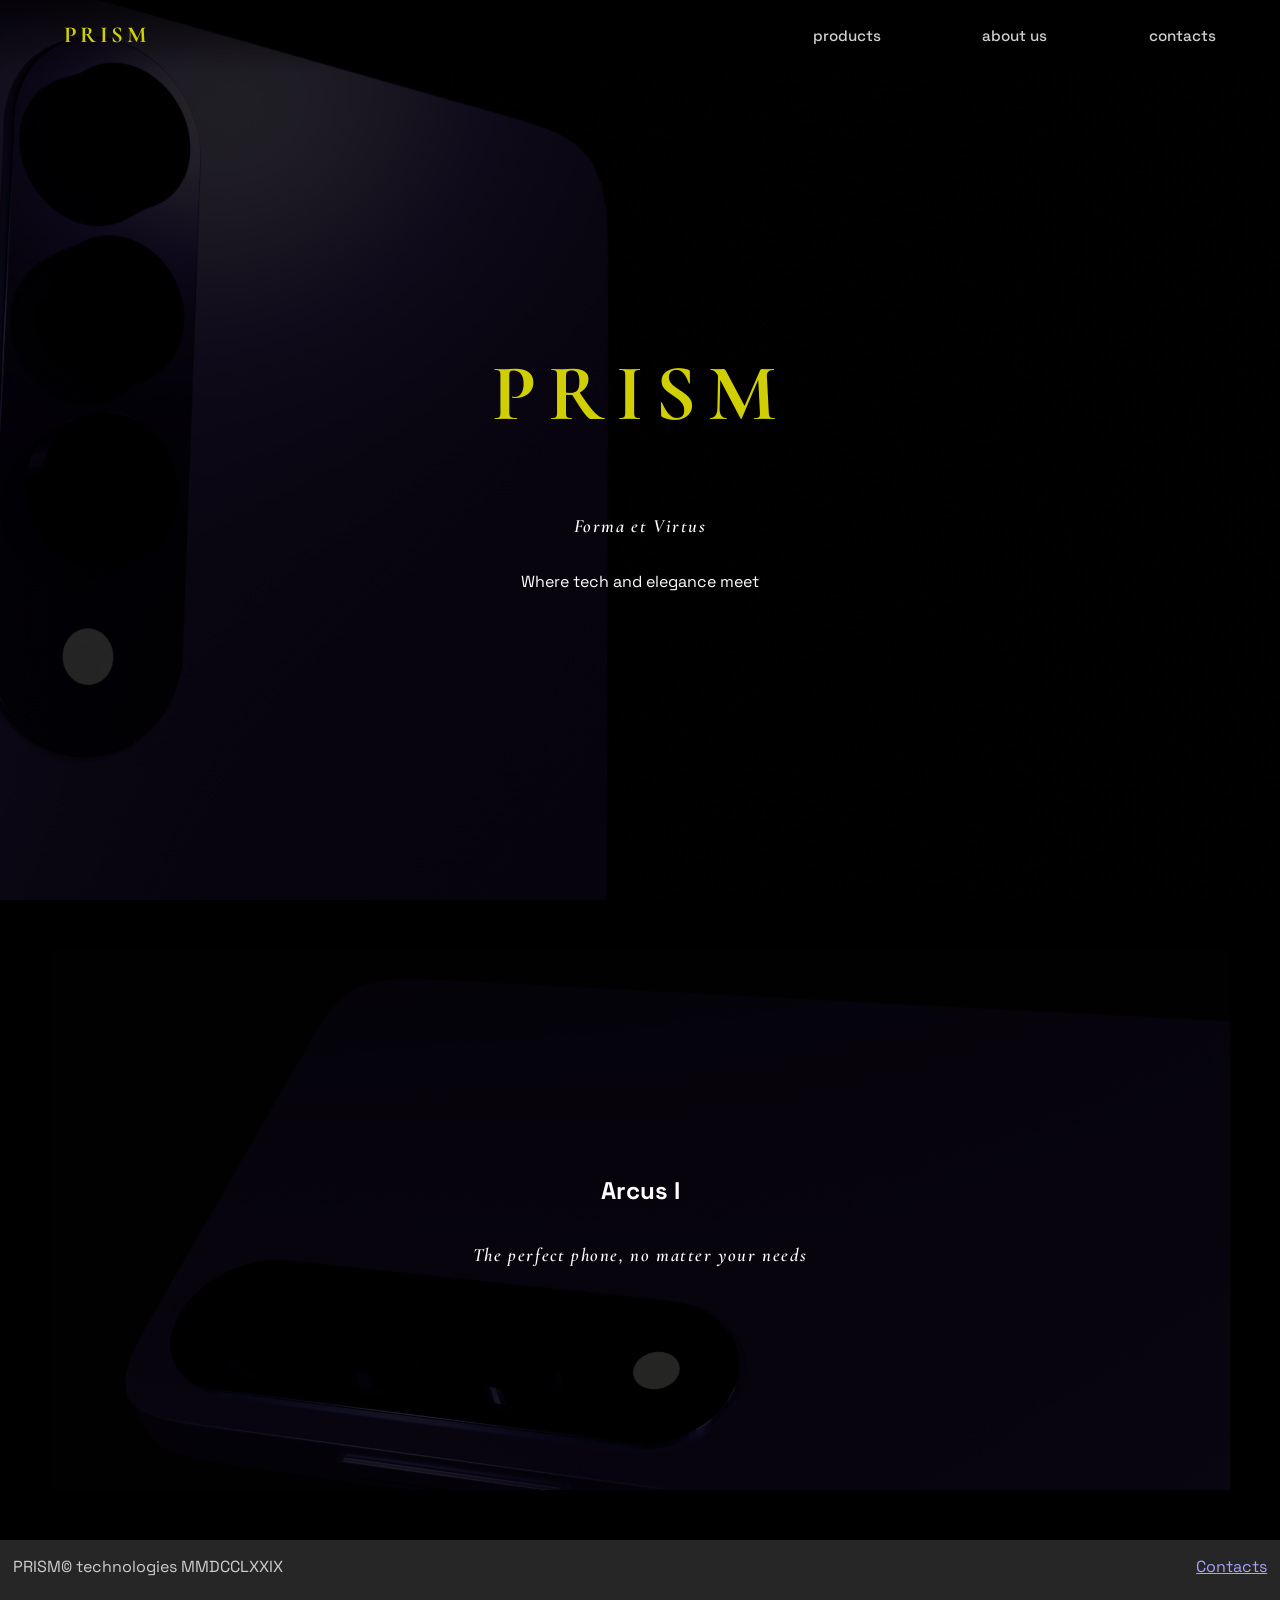
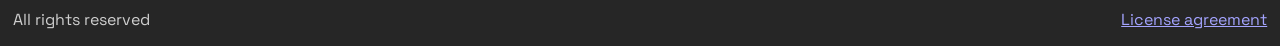
==== index.html @ b8bcace4 "files" ====
<!DOCTYPE html>
<html lang="">
  <head>
    <meta charset="utf-8">
    <title>PRISM | Home</title>
	<link rel="preconnect" href="https://fonts.googleapis.com">
	<link rel="preconnect" href="https://fonts.gstatic.com" crossorigin>
	<link href="https://fonts.googleapis.com/css2?family=Cormorant+Garamond:ital,wght@0,500;0,700;1,400&family=Space+Grotesk:wght@400;500&family=Space+Mono&display=swap" rel="stylesheet">
	<link rel="stylesheet" href="style.css">
  </head>
  <body>
  	<nav>
  		<a href="index.html"><h1>PRISM</h1></a>
		<div>
			<a href="products/productgrid.html">products</a>
			<a href="html/about.html">about us</a>
			<a href="html/contacts.html">contacts</a>
		</div>	
	</nav>
    <header id="headerhome">
    	<h1>PRISM</h1>
		<h3>Forma et Virtus</h3>
		<p>Where tech and elegance meet</p>
    </header>
    <main>
		<section class="product" id="arcus" onclick="window.location.href='products/arcusI.html'">
			<h2>Arcus I</h2>
			<h3>The perfect phone, no matter your needs</h3>
		</section>
    </main>
    <footer>
		<div class="footer_l"> 
			<p>PRISM© technologies MMDCCLXXIX</p>
			<p>All rights reserved</p>
		</div>
		<div class="footer_r">
			<p><a href="html/contacts.html">Contacts</a></p>
			<p><a href="html/license.html">License agreement</a></p>
		</div>
    </footer>
  </body>
</html>
---- style.css ----
/* 
 _   _ _____    _    ____  _____ ____  
| | | | ____|  / \  |  _ \| ____|  _ \ 
| |_| |  _|   / _ \ | | | |  _| | |_) |
|  _  | |___ / ___ \| |_| | |___|  _ < 
|_| |_|_____/_/   \_\____/|_____|_| \_\                                 
    _    _   _ ___ __  __    _  _____ ___ ___  _   _ 
   / \  | \ | |_ _|  \/  |  / \|_   _|_ _/ _ \| \ | |
  / _ \ |  \| || || |\/| | / _ \ | |  | | | | |  \| |
 / ___ \| |\  || || |  | |/ ___ \| |  | | |_| | |\  |
/_/   \_\_| \_|___|_|  |_/_/   \_\_| |___\___/|_| \_|
*/

@keyframes fadeInBackground {
    from {
        opacity: 0;
    }
    to {
        opacity: 1;
    }
}

@keyframes fadeInUp {
    from {
        opacity: 0;
        transform: translateY(30px);
    }
    to {
        opacity: 1;
        transform: translateY(0);
    }
}

header {
    animation-name: fadeInBackground;
    animation-duration: 1.5s;
    animation-timing-function: ease-out;
    animation-fill-mode: forwards;
    opacity: 0; 
}


header h1, 
header h3, 
header p {
    animation-name: fadeInUp;
    animation-duration: 1.2s;
    animation-timing-function: ease-in-out;
    animation-fill-mode: forwards;
    opacity: 0;
}

header h1 {
    animation-delay: 0.2s;
}

header h3 {
    animation-delay: 0.5s;
}

header p {
    animation-delay: 0.8s;
}

/* 
 ____   _    ____ _____ 
|  _ \ / \  / ___| ____|
| |_) / _ \| |  _|  _|  
|  __/ ___ \ |_| | |___ 
|_| /_/   \_\____|_____|
*/
body {
    margin: 0;
    background-color: black;
    color: white;
    font-family: 'Space Grotesk', sans-serif;
}
:root {
    --prism-color: rgb(207, 207, 3);
    --prism-white: rgb(207, 207, 207); 
}

/*
 _____ _______  _______   ____ _______   ___     _____ ____  
|_   _| ____\ \/ /_   _| / ___|_   _\ \ / / |   | ____/ ___| 
  | | |  _|  \  /  | |   \___ \ | |  \ V /| |   |  _| \___ \ 
  | | | |___ /  \  | |    ___) || |   | | | |___| |___ ___) |
  |_| |_____/_/\_\ |_|   |____/ |_|   |_| |_____|_____|____/ 
    ___      ___ _____ _   _ _____ ____  
 ( _ )    / _ \_   _| | | | ____|  _ \ 
 / _ \/\ | | | || | | |_| |  _| | |_) |
| (_>  < | |_| || | |  _  | |___|  _ < 
 \___/\/  \___/ |_| |_| |_|_____|_| \_\
*/

h1 {
    font-family: 'Cormorant Garamond', serif;
    font-weight: 700;
    color:var(--prism-color);
    letter-spacing: 0.15em;
}

h3 {
    font-family: 'Cormorant Garamond', serif;
    font-weight: 600;
    font-style: italic;
    letter-spacing: 0.1rem;
    color: white;
}


a {
    text-decoration: none;
    color: var(--prism-white);
}


button {
    margin-top: 30px;
    padding: 15px 50px;
    font-family: 'Space Grotesk', sans-serif;
    font-weight: 500;
    font-size: 1.2rem;
    background-color: var(--prism-color);
    color: black;
    border: none;
    border-radius: 30px;
    cursor: pointer;
    transition: transform 0.2s ease, background-color 0.2s ease;
    box-shadow: 0px 0px 20px rgba(207, 207, 3, 0.4);
}

button:hover {
    transform: scale(1.05);
    background-color: rgb(240, 240, 10);
}


/*
 _   _    ___     ______    _    ____  
| \ | |  / \ \   / / __ )  / \  |  _ \ 
|  \| | / _ \ \ / /|  _ \ / _ \ | |_) |
| |\  |/ ___ \ V / | |_) / ___ \|  _ < 
|_| \_/_/   \_\_/  |____/_/   \_\_| \_\
*/

nav {
    position: fixed;
    top: 0;
    left: 0;
    right: 0;
    display: flex;
    flex-direction: row;
    justify-content: space-between;
    align-items: center;
    background-image: linear-gradient(to bottom, rgba(0, 0, 0, 0.733), rgba(0, 0, 0, 0));
    padding: 1vw 5vw;
    z-index: 100;
    height: 5vh;
}
nav a {
    font-family: 'Space Grotesk', sans-serif;
    font-weight: 500;
    font-size: 0.95rem;
}

nav div {
    display: flex;
    flex-direction: row;
    justify-content: space-between;
    min-width: 35%;
}

/*   
 _   _ _____    _    ____  _____ ____   __ __  
| | | | ____|  / \  |  _ \| ____|  _ \ / /_\ \ 
| |_| |  _|   / _ \ | | | |  _| | |_) | / __| |
|  _  | |___ / ___ \| |_| | |___|  _ <| \__ \ |
|_| |_|_____/_/   \_\____/|_____|_| \_\ |___/ |
                                       \_\ /_/ 
*/
header {
    display: flex;
    flex-direction: column;
    align-items: center;
    justify-content: center;
    height: 100vh;
    position: relative;
    top: 0;

    background: linear-gradient(rgba(0, 0, 0, 0.85), rgba(0, 0, 0, 0.85)), url('img/phone3.png');
    background-size: cover;
    background-position: center;
}
header h1 {
    font-size: 5em;
}
header p {
    max-width: 40vw;
    text-align: center;
}

#headercontacts {
    
    background: linear-gradient(rgba(0, 0, 0, 0.85), rgba(0, 0, 0, 0.85)), url('img/phone31.png');
    background-size: cover;
    background-position: center;
}
#headerabout {
    background: linear-gradient(rgba(0, 0, 0, 0.85), rgba(0, 0, 0, 0.85)), url('img/phone36.png');
    background-size: cover;
    background-position: center;
}

#headerproducts {
    background: linear-gradient(rgba(0, 0, 0, 0.85), rgba(0, 0, 0, 0.85)), url('img/phone33.png');
    background-size: cover;
    background-position: center;
}

#headerarcus {
    background: linear-gradient(rgba(0, 0, 0, 0.85), rgba(0, 0, 0, 0.85)), url('img/phone37.png');
    background-size: cover;
    background-position: center;
}


/*
 ____   _    ____ _____    ____ ___  _   _ _____ _____ _   _ _____ 
|  _ \ / \  / ___| ____|  / ___/ _ \| \ | |_   _| ____| \ | |_   _|
| |_) / _ \| |  _|  _|   | |  | | | |  \| | | | |  _| |  \| | | |  
|  __/ ___ \ |_| | |___  | |__| |_| | |\  | | | | |___| |\  | | |  
|_| /_/   \_\____|_____|  \____\___/|_| \_| |_| |_____|_| \_| |_|   
*/
.product {
    display: flex;
    flex-direction: column;
    justify-content: center;
    align-items: center;
    min-height: 60vh;
    cursor: pointer;
    margin: 50px;
    
    background-image: url('img/phone33.png');
    background-size: cover;
    background-position: center;
    
    background-blend-mode: multiply;
    background-color: rgba(0, 0, 0, 0.85); /* Starting dark fade */
    
    transition: transform 0.3s ease-in-out, background-color 0.3s ease-in-out;
}

.product:hover {
    transform: scale(1.05);
    
    background-color: rgba(0, 0, 0, 0.335); 
}

.license {
    margin: 5vh 0;
    text-align: center;
    padding: 0 5vw;
}
.license h3 {
    font-size: 3rem;
}
.license ul {
    line-height: 2;

}

/*
 ____  ____   ___  ____  _   _  ____ _____ ____  
|  _ \|  _ \ / _ \|  _ \| | | |/ ___|_   _/ ___| 
| |_) | |_) | | | | | | | | | | |     | | \___ \ 
|  __/|  _ <| |_| | |_| | |_| | |___  | |  ___) |
|_|   |_| \_\\___/|____/ \___/ \____| |_| |____/ 
*/



/* product grid */

.product-grid {
    display: grid;
    grid-template-columns: repeat(auto-fit, minmax(300px, 1fr));
    gap: 30px;
    padding: 5vh 5vw;
    background-color: black;
}

.product-grid .product {
    margin: 0;
    padding: 20px;
    text-align: center;
    text-shadow: 0px 2px 10px rgba(0, 0, 0, 0.9);
}

.product-price {
    font-family: 'Space Mono', monospace;
    color: var(--prism-color);
    font-size: 1.5rem;
    margin-top: 15px;
    letter-spacing: 0.05em;
}
 
/* product content */

.showcase-section {
    padding: 15vh 8vw;
    background-color: black;
    display: flex;
    flex-direction: column;
    justify-content: center;
    border-bottom: 1px solid #111;
}
.showcase-section h1 {
    font-size: 4rem;
}
    
.showcase-grid {
    display: grid;
    grid-template-columns: 1fr 1fr;
    gap: 5vw;
    align-items: center;
}

.showcase-grid p {
    color: #888;
    font-size: 1.2rem;
    line-height: 1.6;
    max-width: 500px;
}

.showcase-grid span {
        font-family: 'Space Mono', monospace;
    color: var(--prism-white);
    text-transform: uppercase;
    letter-spacing: 0.15em;
    font-size: 0.9rem;
    margin-bottom: 0;
}

.spec-highlight {
    font-family: 'Space Grotesk', sans-serif;
    font-size: 3.5rem;
    font-weight: 700;
    color: var(--prism-white);
    margin-bottom: 1rem;
}

.showcase-img {
    min-height: 40vh; 
    background-color: #000; 
    border-radius: 20px;
    display: flex;
    align-items: center;
    justify-content: center;
    overflow: hidden;
}

.showcase-img img {
    width: 100%;
    height: 100%;
    object-fit: cover;
}

.buy-container {
    background: linear-gradient(to bottom, #000, #161616);
    padding: 15vh 5vw;
    text-align: center;
    display: flex;
    flex-direction: column;
    align-items: center;
    justify-content: center;
}
.buy-container h1 {
    font-size: 5rem;
}
.buy-container p {
    color: #666;
}



/*
  ____ ___  _   _ _____  _    ____ _____   ___ _   _ _____ ___  
 / ___/ _ \| \ | |_   _|/ \  / ___|_   _| |_ _| \ | |  ___/ _ \ 
| |  | | | |  \| | | | / _ \| |     | |    | ||  \| | |_ | | | |
| |__| |_| | |\  | | |/ ___ \ |___  | |    | || |\  |  _|| |_| |
 \____\___/|_| \_| |_/_/   \_\____| |_|   |___|_| \_|_|   \___/  
*/


.contacts {
    display: flex;
    flex-direction: column;
    justify-content: center;
    align-items: center;
    padding: 5vh 1vw 20vh 1vw;

}
.contacts div {
    width: 100%;
    min-height: 50vh;
}

form {
    padding-bottom: 10vh;
    display: flex;
    flex-direction: column;
    justify-content: space-evenly;
    align-items: center;
    width: 100%;

}

form input, textarea{
    width: 30%;
    margin-bottom: 2vh;
    border-radius: 6px;
    padding: 12px;
    border: 1px solid rgba(255, 255, 255, 0.2);
    background-color: #111;
    color: white;
    font-family: 'Space Grotesk', sans-serif;
    margin-top: 1vh;
}


#content {
    min-height: 20vh;
    min-width: 50%;
}
#submit {
    color: black;
    background-color: var(--prism-color);
    border: 1px solid var(--prism-white);
    border-radius: 5px;
    margin-top: 2vh;
    height: 8vh;
    width: 20%;
    font-size: 1.5rem;
    font-family: 'Cormorant Garamond', serif;
    font-weight: 700;
    cursor: pointer; 
    box-shadow: 0px 0px 15px rgba(207, 207, 3, 0.4);
    transition: background-color 0.2s ease;
}

#submit:hover {
    background-color: rgb(240, 240, 10);
}

/*
_____ ___   ___ _____ _____ ____  
|  ___/ _ \ / _ \_   _| ____|  _ \ 
| |_ | | | | | | || | |  _| | |_) |
|  _|| |_| | |_| || | | |___|  _ < 
|_|   \___/ \___/ |_| |_____|_| \_\
*/
footer {
    display: flex;
    flex-direction: row;
    justify-content: space-between;
    align-items: center;
    background-color: rgb(38, 38, 38);
    color: var(--prism-white);
    padding: 0 1vw;

}

footer a {
    text-decoration: underline;
    color: rgb(164, 164, 255);
}
footer div {
    display: flex;
    flex-direction: column;
    justify-content: space-evenly;
    
}

.footer_l {
    text-align: left;
}
.footer_r {
    text-align: right;
}
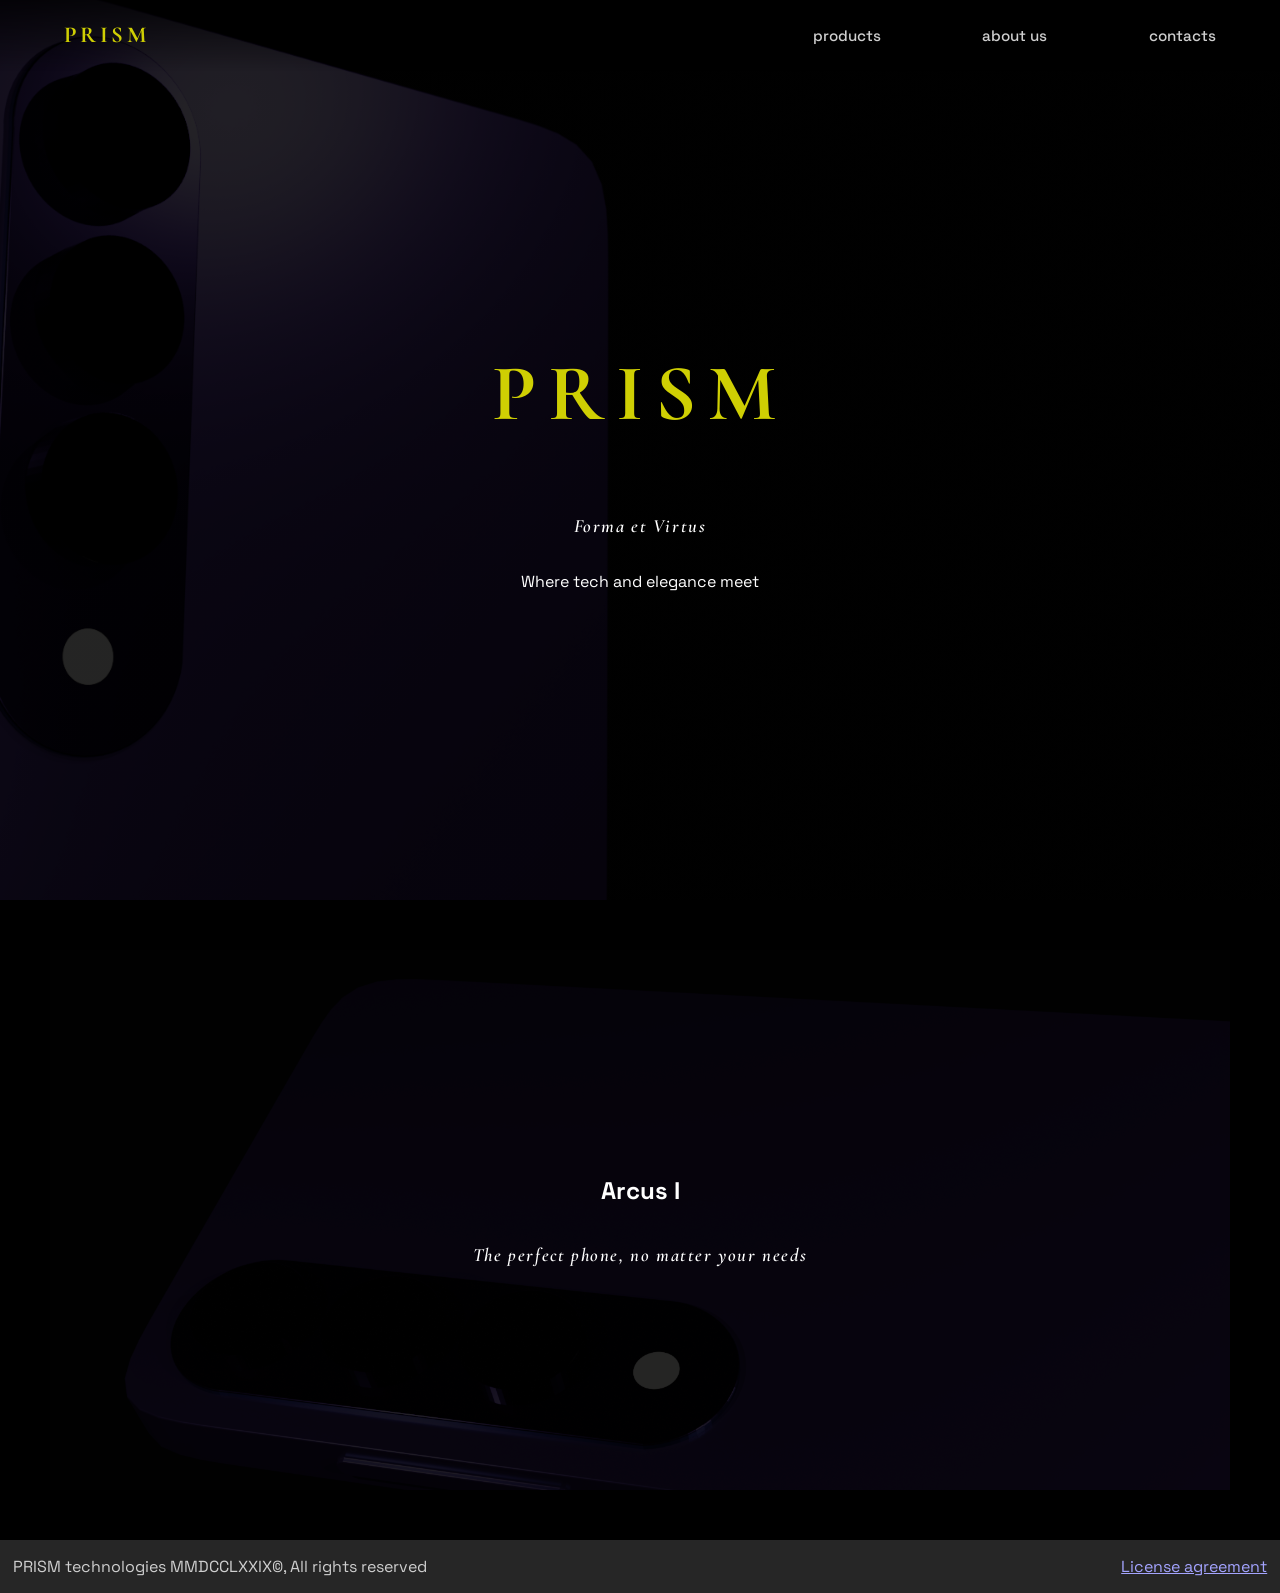
==== commit 67708128: "files" ====
--- a/index.html
+++ b/index.html
@@ -1,42 +1,48 @@
 <!DOCTYPE html>
 <html lang="">
-  <head>
-    <meta charset="utf-8">
-    <title>PRISM | Home</title>
+
+<head>
+	<meta charset="utf-8">
+	<title>PRISM | Home</title>
 	<link rel="preconnect" href="https://fonts.googleapis.com">
 	<link rel="preconnect" href="https://fonts.gstatic.com" crossorigin>
-	<link href="https://fonts.googleapis.com/css2?family=Cormorant+Garamond:ital,wght@0,500;0,700;1,400&family=Space+Grotesk:wght@400;500&family=Space+Mono&display=swap" rel="stylesheet">
+	<link
+		href="https://fonts.googleapis.com/css2?family=Cormorant+Garamond:ital,wght@0,500;0,700;1,400&family=Space+Grotesk:wght@400;500&family=Space+Mono&display=swap"
+		rel="stylesheet">
 	<link rel="stylesheet" href="style.css">
-  </head>
-  <body>
-  	<nav>
-  		<a href="index.html"><h1>PRISM</h1></a>
+</head>
+
+<body>
+	<nav>
+		<a href="index.html">
+			<h1>PRISM</h1>
+		</a>
 		<div>
 			<a href="products/productgrid.html">products</a>
 			<a href="html/about.html">about us</a>
 			<a href="html/contacts.html">contacts</a>
-		</div>	
+		</div>
 	</nav>
-    <header id="headerhome">
-    	<h1>PRISM</h1>
+	<header id="headerhome">
+		<h1>PRISM</h1>
 		<h3>Forma et Virtus</h3>
 		<p>Where tech and elegance meet</p>
-    </header>
-    <main>
+	</header>
+	<main>
 		<section class="product" id="arcus" onclick="window.location.href='products/arcusI.html'">
 			<h2>Arcus I</h2>
 			<h3>The perfect phone, no matter your needs</h3>
 		</section>
-    </main>
-    <footer>
-		<div class="footer_l"> 
-			<p>PRISM© technologies MMDCCLXXIX</p>
-			<p>All rights reserved</p>
+	</main>
+	<footer>
+		<div class="footer_l">
+			<span>PRISM technologies MMDCCLXXIX©,
+				All rights reserved</span>
 		</div>
 		<div class="footer_r">
-			<p><a href="html/contacts.html">Contacts</a></p>
 			<p><a href="html/license.html">License agreement</a></p>
 		</div>
-    </footer>
-  </body>
-</html>
+	</footer>
+</body>
+
+</html>
--- a/style.css
+++ b/style.css
@@ -342,13 +342,6 @@
     margin-bottom: 0;
 }
 
-.spec-highlight {
-    font-family: 'Space Grotesk', sans-serif;
-    font-size: 3.5rem;
-    font-weight: 700;
-    color: var(--prism-white);
-    margin-bottom: 1rem;
-}
 
 .showcase-img {
     min-height: 40vh; 
@@ -433,25 +426,6 @@
     min-height: 20vh;
     min-width: 50%;
 }
-#submit {
-    color: black;
-    background-color: var(--prism-color);
-    border: 1px solid var(--prism-white);
-    border-radius: 5px;
-    margin-top: 2vh;
-    height: 8vh;
-    width: 20%;
-    font-size: 1.5rem;
-    font-family: 'Cormorant Garamond', serif;
-    font-weight: 700;
-    cursor: pointer; 
-    box-shadow: 0px 0px 15px rgba(207, 207, 3, 0.4);
-    transition: background-color 0.2s ease;
-}
-
-#submit:hover {
-    background-color: rgb(240, 240, 10);
-}
 
 /*
 _____ ___   ___ _____ _____ ____  
@@ -483,8 +457,107 @@
 }
 
 .footer_l {
-    text-align: left;
+    text-align: center;
 }
 .footer_r {
-    text-align: right;
+    text-align: center;
+}
+
+/*
+ __  __  ___  ____ ___ _     _____ 
+|  \/  |/ _ \| __ )_ _| |   | ____|
+| |\/| | | | |  _ \| || |   |  _|  
+| |  | | |_| | |_) | || |___| |___ 
+|_|  |_|\___/|____/___|_____|_____|
+*/
+
+@media screen and (max-width: 1000px) {
+    nav {
+        flex-direction: column;
+        height: auto;
+        padding: 15px 5vw;
+        background-image: linear-gradient(to bottom, rgba(0, 0, 0, 0.95), rgba(0, 0, 0, 0));
+    }
+
+    nav div {
+        flex-direction: column;
+        align-items: center;
+        gap: 12px;
+        margin-top: 15px;
+        width: 100%;
+    }
+
+    nav h1 {
+        font-size: 2.5rem;
+    }
+
+    header h1,
+    .buy-container h1 {
+        font-size: 6rem;
+        text-align: center;
+    }
+    header h3, h2 {
+        font-size: 4rem;
+    }
+
+    header p {
+        max-width: 85vw;
+        font-size: 3rem;
+    }
+
+    .product {
+        font-size: 2rem;
+    }
+
+    button {
+        font-size: 2rem;
+        height: 5vh;
+        width: 30vw;
+    }
+    
+    input,
+    label,
+    textarea {
+        font-size: 3rem;
+    }
+    .contacts div {
+        height: 50vh;
+    }
+
+    p, ul {
+        font-size: 2rem;
+    }
+    
+    .showcase-section span,
+    .showcase-section h3 {
+        font-size: 2.5rem;
+    }
+
+    .showcase-section h1 {
+        font-size: 4rem;
+    }
+
+    .showcase-section p {
+        font-size: 2rem;
+    }
+
+    .showcase-section {
+        padding-top: 5vh 2vh;
+        padding-bottom: 0;
+    }
+
+    .showcase-grid {
+        grid-template-columns: 1fr;
+    }
+
+    #content {
+        min-width: 85%;
+    }
+
+    footer {
+        flex-direction: column;
+        padding: 20px 5vw;
+        text-align: center;
+    }
+
 }
